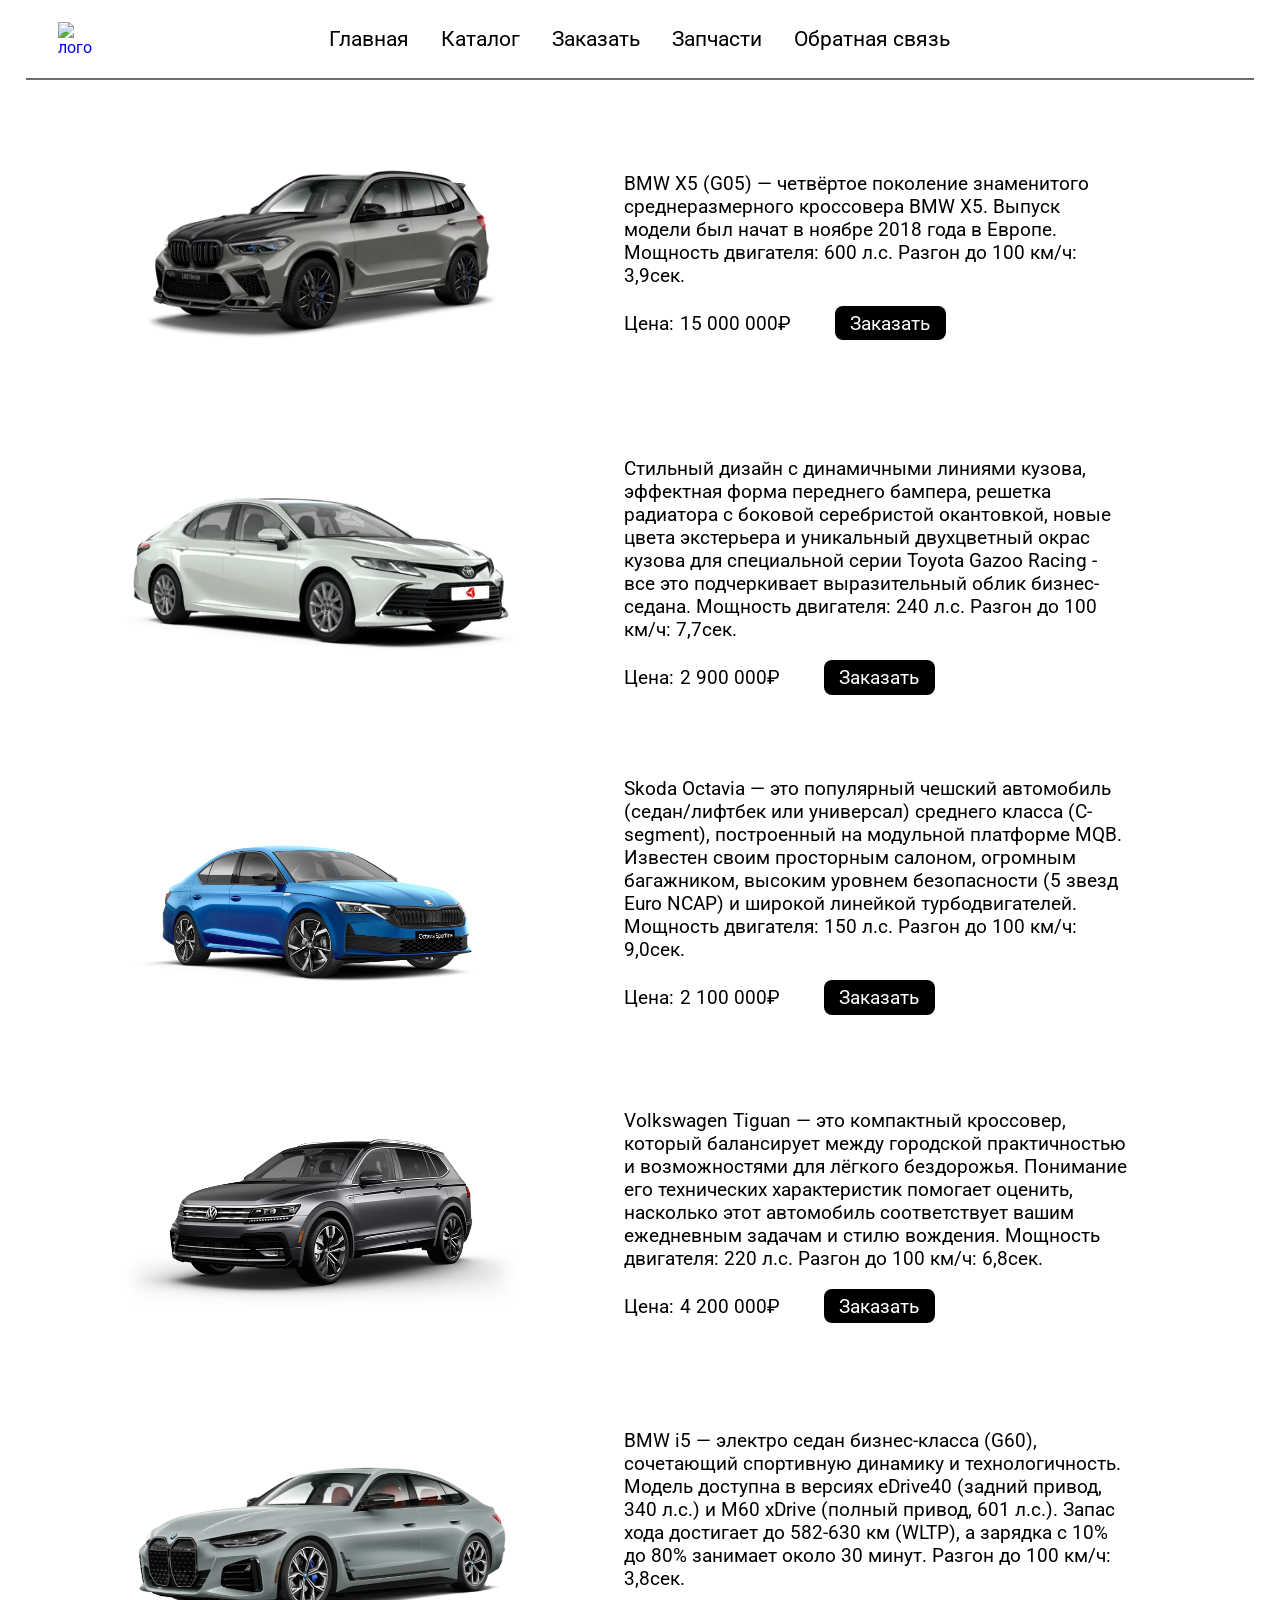
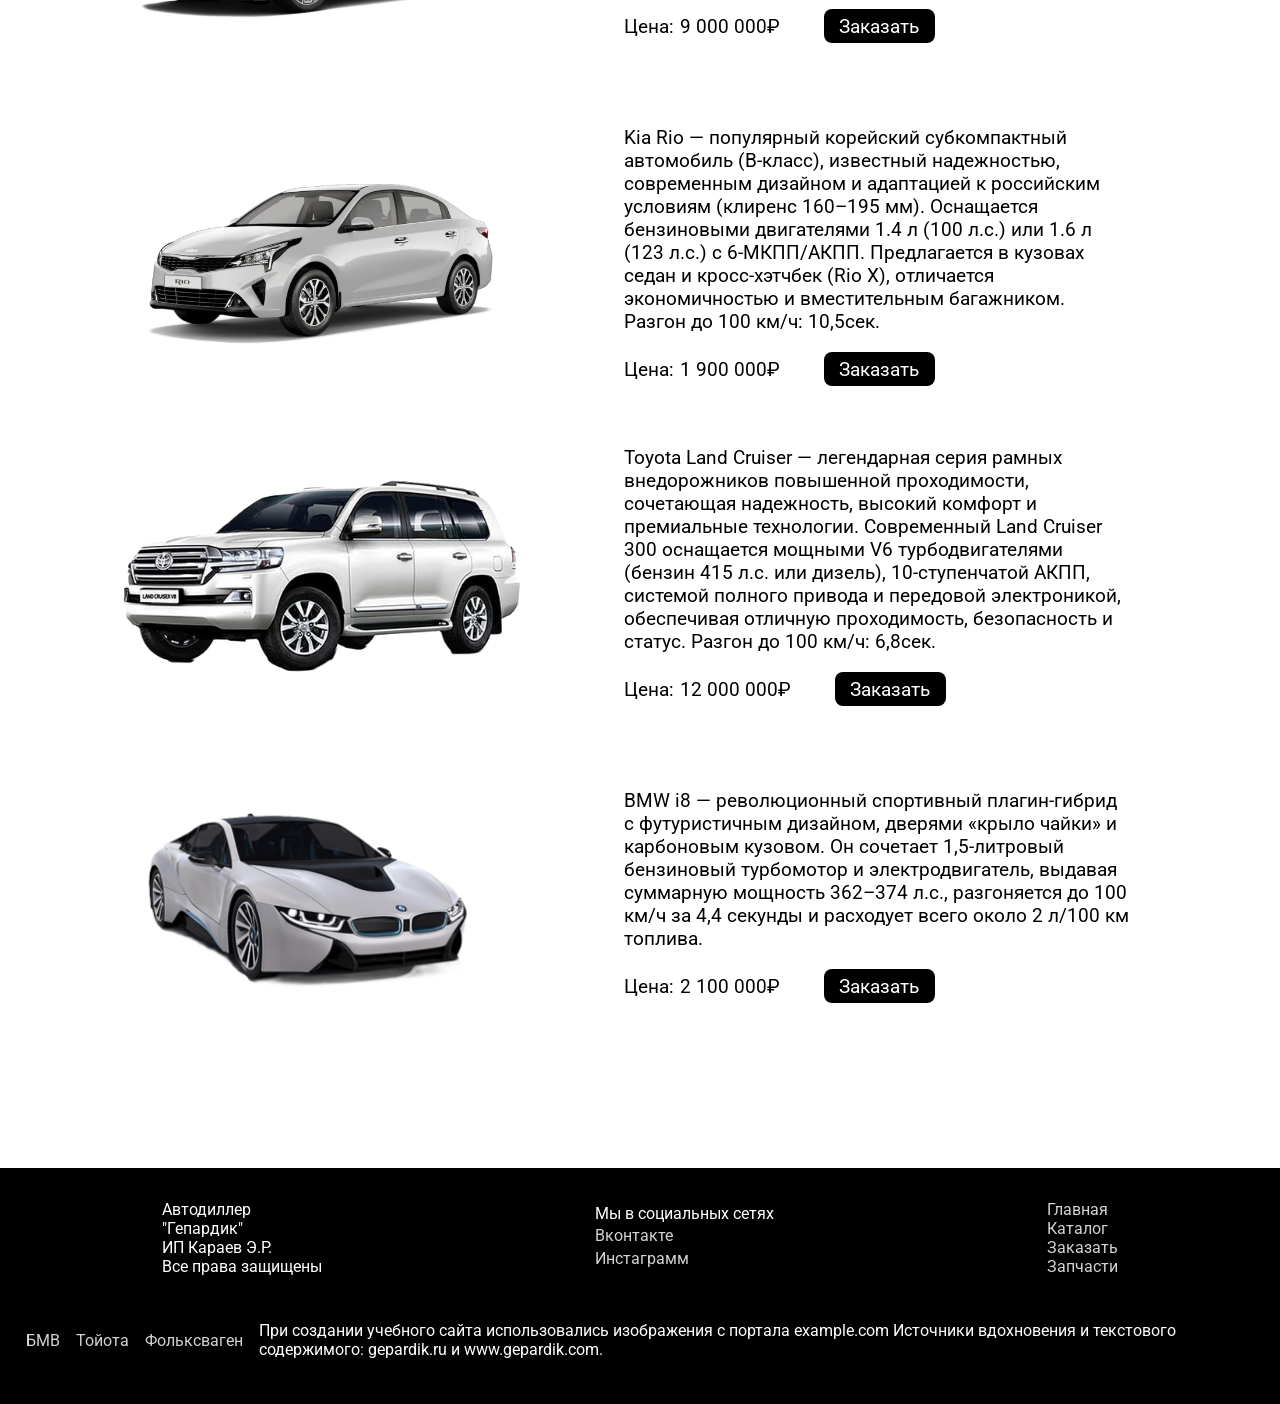
==== cars.html @ 556c8ac6 "initial commit" ====
<!doctype html>
<html lang="en">
  <head>
    <meta charset="UTF-8" />
    <meta name="viewport" content="width=device-width, initial-scale=1.0" />
    <link rel="stylesheet" href="./assets/styles/cars.css" />
    <link rel="stylesheet" href="./assets/styles/header.css">
    <link rel="stylesheet" href="./assets/styles/footer.css">
    <title>Document</title>
  </head>
  <body>
    <!-- шапка -->
    <header>
      <a href="./index.html"
        ><img
          src="https://cdn-icons-png.flaticon.com/512/48/48688.png"
          alt="лого"
      /></a>
      <nav>
        <ul>
          <li><a href="./index.html">Главная</a></li>
          <li><a href="./cars.html">Каталог</a></li>
          <li><a href="./delivery.html">Заказать</a></li>
          <li><a href="./filling.html">Запчасти</a></li>
          <li><a href="./index.html#feedback">Обратная связь</a></li>
        </ul>
      </nav>
    </header>

    <section class="cars">
      <div class="content">
        <!-- блок для вывода информации об одном торте -->
        <div class="car">
          <div class="car__image">
            <img
              class="descript__image"
              src="./assets/images/bmw-x5.webp"
              alt=""
            />
          </div>

          <div class="descript">
            <div class="descript__text">
              BMW X5 (G05) — четвёртое поколение знаменитого среднеразмерного
              кроссовера BMW X5. Выпуск модели был начат в ноябре 2018 года в
              Европе. Мощность двигателя: 600 л.с. Разгон до 100 км/ч: 3,9сек.
            </div>

            <div class="descript__buy-wrap">
              <div class="descripr__filling">Цена:</div>
              <div class="descript__price">15 000 000&#8381;</div>
              <a href="./index.html#feedback">Заказать</a>
            </div>
          </div>
        </div>

        <div class="car">
          <div class="car__image">
            <img
              class="descript__image"
              src="./assets/images/camry.webp"
              alt=""
            />
          </div>

          <div class="descript">
            <div class="descript__text">
              Стильный дизайн с динамичными линиями кузова, эффектная форма
              переднего бампера, решетка радиатора с боковой серебристой
              окантовкой, новые цвета экстерьера и уникальный двухцветный окрас
              кузова для специальной серии Toyota Gazoo Racing - все это
              подчеркивает выразительный облик бизнес-седана. Мощность
              двигателя: 240 л.с. Разгон до 100 км/ч: 7,7сек.
            </div>

            <div class="descript__buy-wrap">
              <div class="descripr__filling">Цена:</div>
              <div class="descript__price">2 900 000&#8381;</div>
              <a href="./index.html#feedback">Заказать</a>
            </div>
          </div>
        </div>

        <div class="car">
          <div class="car__image">
            <img
              class="descript__image"
              src="./assets/images/skoda.webp"
              alt=""
            />
          </div>

          <div class="descript">
            <div class="descript__text">
              Skoda Octavia — это популярный чешский автомобиль (седан/лифтбек
              или универсал) среднего класса (C-segment), построенный на
              модульной платформе MQB. Известен своим просторным салоном,
              огромным багажником, высоким уровнем безопасности (5 звезд Euro
              NCAP) и широкой линейкой турбодвигателей. Мощность двигателя: 150
              л.с. Разгон до 100 км/ч: 9,0сек.
            </div>

            <div class="descript__buy-wrap">
              <div class="descripr__filling">Цена:</div>
              <div class="descript__price">2 100 000&#8381;</div>
              <a href="./index.html#feedback">Заказать</a>
            </div>
          </div>
        </div>

        <div class="car">
          <div class="car__image">
            <img
              class="descript__image"
              src="./assets/images/tiguan.png"
              alt=""
            />
          </div>

          <div class="descript">
            <div class="descript__text">
              Volkswagen Tiguan — это компактный кроссовер, который балансирует
              между городской практичностью и возможностями для лёгкого
              бездорожья. Понимание его технических характеристик помогает
              оценить, насколько этот автомобиль соответствует вашим ежедневным
              задачам и стилю вождения. Мощность двигателя: 220 л.с. Разгон до
              100 км/ч: 6,8сек.
            </div>

            <div class="descript__buy-wrap">
              <div class="descripr__filling">Цена:</div>
              <div class="descript__price">4 200 000&#8381;</div>
              <a href="./index.html#feedback">Заказать</a>
            </div>
          </div>
        </div>

        <div class="car">
          <div class="car__image">
            <img
              class="descript__image"
              src="./assets/images/bmw-i5.png"
              alt=""
            />
          </div>

          <div class="descript">
            <div class="descript__text">
              BMW i5 — электро седан бизнес-класса (G60), сочетающий спортивную
              динамику и технологичность. Модель доступна в версиях eDrive40
              (задний привод, 340 л.с.) и M60 xDrive (полный привод, 601 л.с.).
              Запас хода достигает до 582-630 км (WLTP), а зарядка с 10% до 80%
              занимает около 30 минут. Разгон до 100 км/ч: 3,8сек.
            </div>

            <div class="descript__buy-wrap">
              <div class="descripr__filling">Цена:</div>
              <div class="descript__price">9 000 000&#8381;</div>
              <a href="./index.html#feedback">Заказать</a>
            </div>
          </div>
        </div>

        <div class="car">
          <div class="car__image">
            <img
              class="descript__image"
              src="./assets/images/kia-rio.webp"
              alt=""
            />
          </div>

          <div class="descript">
            <div class="descript__text">
              Kia Rio — популярный корейский субкомпактный автомобиль (B-класс),
              известный надежностью, современным дизайном и адаптацией к
              российским условиям (клиренс 160–195 мм). Оснащается бензиновыми
              двигателями 1.4 л (100 л.с.) или 1.6 л (123 л.с.) с 6-МКПП/АКПП.
              Предлагается в кузовах седан и кросс-хэтчбек (Rio X), отличается
              экономичностью и вместительным багажником. Разгон до 100 км/ч:
              10,5сек.
            </div>

            <div class="descript__buy-wrap">
              <div class="descripr__filling">Цена:</div>
              <div class="descript__price">1 900 000&#8381;</div>
              <a href="./index.html#feedback">Заказать</a>
            </div>
          </div>
        </div>

        <div class="car">
          <div class="car__image">
            <img
              class="descript__image"
              src="./assets/images/land-cruiser.png"
              alt=""
            />
          </div>

          <div class="descript">
            <div class="descript__text">
              Toyota Land Cruiser — легендарная серия рамных внедорожников
              повышенной проходимости, сочетающая надежность, высокий комфорт и
              премиальные технологии. Современный Land Cruiser 300 оснащается
              мощными V6 турбодвигателями (бензин 415 л.с. или дизель),
              10-ступенчатой АКПП, системой полного привода и передовой
              электроникой, обеспечивая отличную проходимость, безопасность и
              статус. Разгон до 100 км/ч: 6,8сек.
            </div>

            <div class="descript__buy-wrap">
              <div class="descripr__filling">Цена:</div>
              <div class="descript__price">12 000 000&#8381;</div>
              <a href="./index.html#feedback">Заказать</a>
            </div>
          </div>
        </div>

        <div class="car">
          <div class="car__image">
            <img
              class="descript__image"
              src="./assets/images/bmw-i8.png"
              alt=""
            />
          </div>

          <div class="descript">
            <div class="descript__text">
              BMW i8 — революционный спортивный плагин-гибрид с футуристичным
              дизайном, дверями «крыло чайки» и карбоновым кузовом. Он сочетает
              1,5-литровый бензиновый турбомотор и электродвигатель, выдавая
              суммарную мощность 362–374 л.с., разгоняется до 100 км/ч за 4,4
              секунды и расходует всего около 2 л/100 км топлива.
            </div>

            <div class="descript__buy-wrap">
              <div class="descripr__filling">Цена:</div>
              <div class="descript__price">2 100 000&#8381;</div>
              <a href="./index.html#feedback">Заказать</a>
            </div>
          </div>
        </div>
        <!-- конец блока -->
      </div>
    </section>

    <!-- Подвал сайта с контактной информацией -->
    <footer class="footer">
      <div class="content">
        <div class="footer__main">
          <div class="footer__info">
            <p>
              Автодиллер <br />
              "Гепардик"
            </p>
            <p>ИП Караев Э.Р.</p>
            <p>Все права защищены</p>
          </div>
          <div class="footer__social">
            <p>Мы в социальных сетях</p>
            <ul>
              <li><a href="https://vk.com">Вконтакте</a></li>
              <li><a href="https://instagram.com">Инстаграмм</a></li>
            </ul>
          </div>
          <div class="footer__menu">
            <nav>
              <ul>
                <li><a href="./index.html">Главная</a></li>
                <li><a href="./cars.html">Каталог</a></li>
                <li><a href="./delivery.html">Заказать</a></li>
                <li><a href="./filling.html">Запчасти</a></li>
              </ul>
            </nav>
          </div>
        </div>
        <div class="footer__add">
          <a href="https://bmw.com">БМВ</a>
          <a href="https://toyota.com">Тойота</a>
          <a href="https://vw.com">Фольксваген</a> При создании учебного сайта
          использовались изображения с портала example.com Источники вдохновения
          и текстового содержимого: gepardik.ru и www.gepardik.com.
        </div>
      </div>
    </footer>
  </body>
</html>
---- assets/styles/cars.css ----
@import url("https://fonts.googleapis.com/css2?family=Roboto:ital,wght@0,100..900;1,100..900&display=swap");
* {
  padding: 0;
  margin: 0;
  box-sizing: border-box;
  text-decoration: none;
}

ul, ol {
  list-style: none;
}

input, button {
  font-family: "Roboto", sans-serif;
}

body {
  font-family: "Roboto", sans-serif;
}

.content {
  width: 96%;
  margin: auto;
  position: relative;
  display: block;
}

.cars {
  width: 100%;
  margin-bottom: 8em;
}
.cars .car {
  display: flex;
  flex-direction: row;
  align-items: center;
  justify-content: space-between;
  width: 85%;
  height: 18em;
  margin: auto;
  margin-bottom: 2em;
  border-radius: 24px;
  padding-right: 2em;
}
.cars .car:hover {
  background: #cecece;
}
.cars .car__image {
  width: 40%;
  overflow: hidden;
}
.cars .car__image img {
  width: 100%;
}
.cars .car .descript {
  width: 50%;
}
.cars .car .descript__text {
  font-size: 1.2em;
  margin-bottom: 1em;
}
.cars .car .descript__buy-wrap {
  display: flex;
  flex-direction: row;
  align-items: center;
  gap: 0.3em;
  font-size: 1.2em;
}
.cars .car .descript__buy-wrap a {
  color: #fff;
  background: #000;
  padding: 0.3em 0.8em;
  border-radius: 8px;
  margin-left: 2em;
}

/*# sourceMappingURL=cars.css.map */
---- assets/styles/header.css ----
header {
  display: flex;
  flex-direction: row;
  align-items: center;
  justify-content: center;
  width: 96%;
  height: 5rem;
  margin: auto;
  margin-bottom: 2em;
  position: relative;
  border-bottom: 2px solid #6c6c6c;
}
header > a {
  width: 3rem;
  position: absolute;
  left: 2rem;
}
header > a img {
  width: 100%;
}
header ul {
  display: flex;
  flex-direction: row;
  align-items: center;
  gap: 2rem;
}
header ul a {
  color: #000;
  font-size: 1.3rem;
}

/*# sourceMappingURL=header.css.map */
---- assets/styles/footer.css ----
.footer {
  width: 100%;
  background: #000;
  color: #fff;
  padding: 2em 0;
}
.footer__main {
  display: flex;
  flex-direction: row;
  align-items: center;
  justify-content: space-around;
  width: 100%;
  margin-bottom: 2em;
}
.footer a {
  color: #d3d3d3;
  text-decoration: none;
}
.footer a:hover {
  color: #fff;
}
.footer__social p {
  margin-bottom: 3px;
}
.footer__social ul li {
  display: flex;
  flex-direction: row;
  align-items: center;
  gap: 0.3em;
  margin-bottom: 4px;
}
.footer__social ul li img {
  width: 20px;
}
.footer__menu nav {
  display: flex;
  flex-direction: row;
  align-items: center;
  gap: 2rem;
}
.footer__add {
  display: flex;
  flex-direction: row;
  align-items: center;
  justify-content: center;
  gap: 1em;
  width: 100%;
  height: 4em;
  color: #fff;
}

/*# sourceMappingURL=footer.css.map */
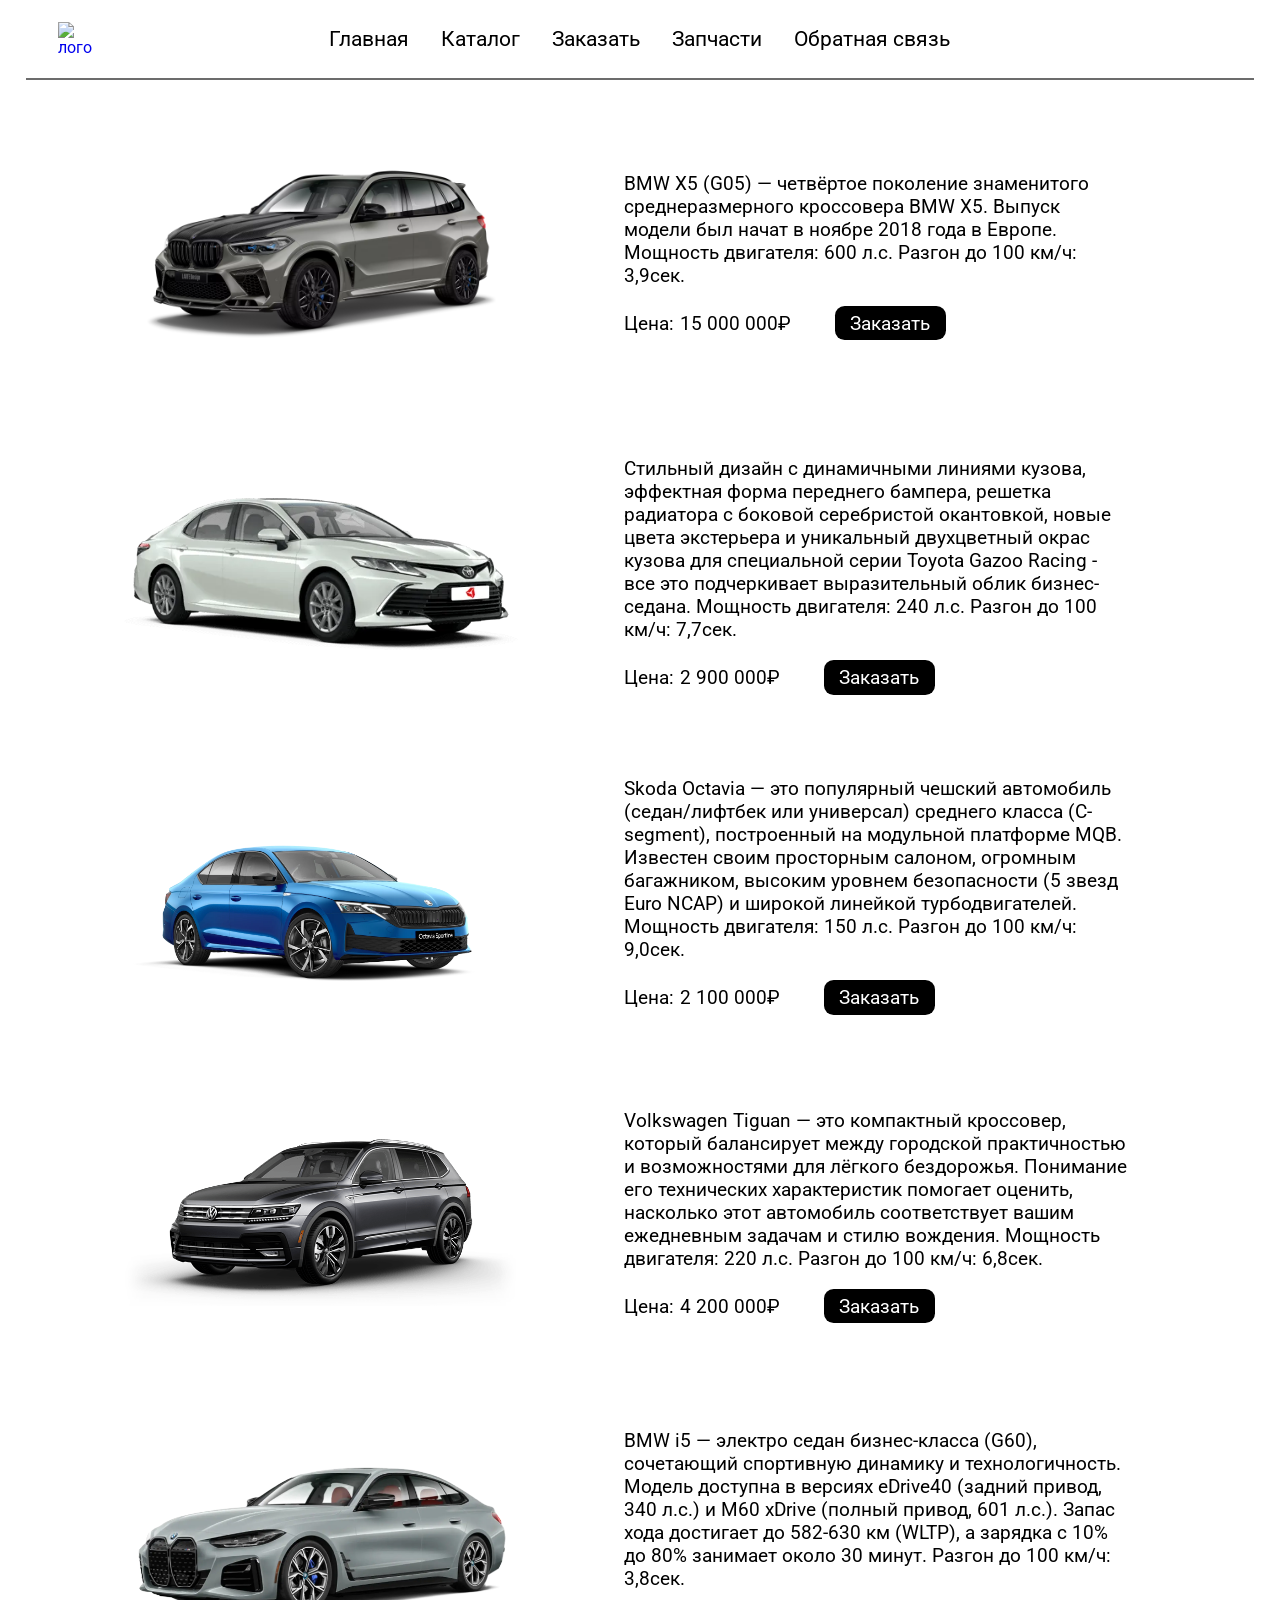
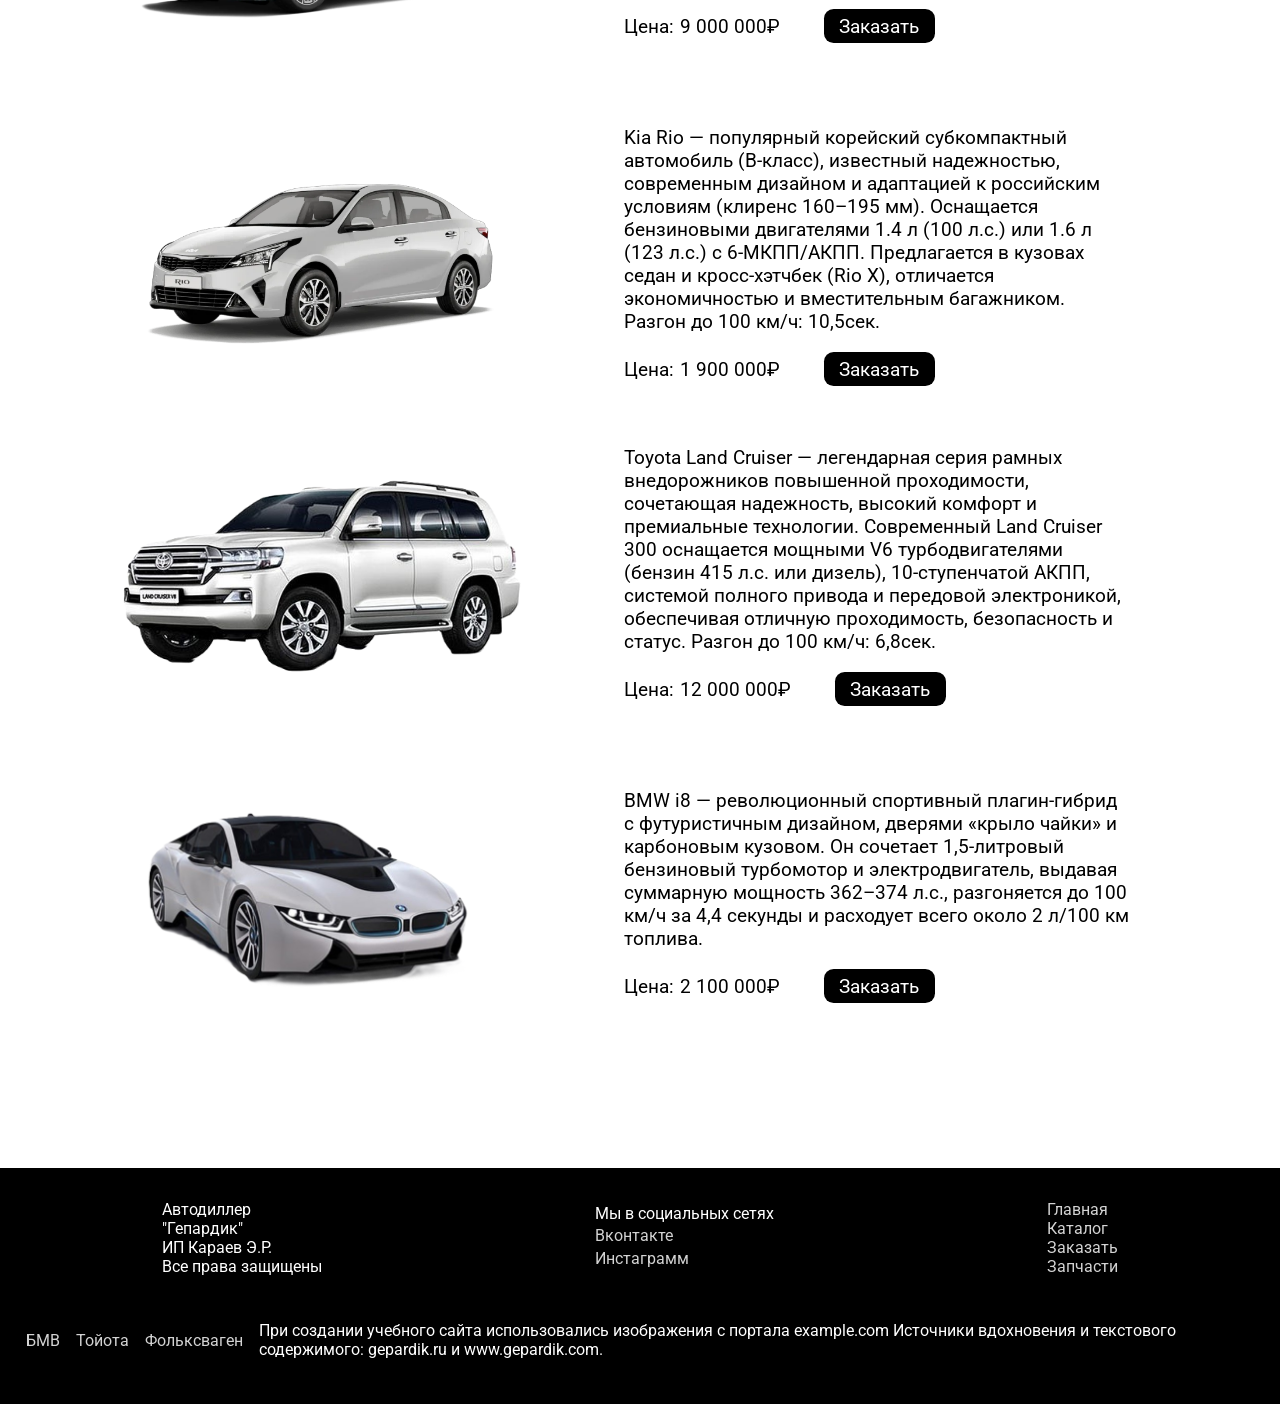
==== commit 05c75daa: "practice 7 (add adaptive)" ====
--- a/cars.html
+++ b/cars.html
@@ -6,16 +6,17 @@
     <link rel="stylesheet" href="./assets/styles/cars.css" />
     <link rel="stylesheet" href="./assets/styles/header.css">
     <link rel="stylesheet" href="./assets/styles/footer.css">
-    <title>Document</title>
+    <title>Cars</title>
   </head>
   <body>
     <!-- шапка -->
     <header>
-      <a href="./index.html"
-        ><img
+      <a href="./index.html">
+        <img
           src="https://cdn-icons-png.flaticon.com/512/48/48688.png"
           alt="лого"
-      /></a>
+        />
+      </a>
       <nav>
         <ul>
           <li><a href="./index.html">Главная</a></li>
--- a/assets/styles/cars.css
+++ b/assets/styles/cars.css
@@ -69,8 +69,17 @@
   color: #fff;
   background: #000;
   padding: 0.3em 0.8em;
-  border-radius: 8px;
+  border-radius: 0.5em;
   margin-left: 2em;
 }
 
-/*# sourceMappingURL=cars.css.map */
+@media (max-width: 850px) {
+  .cars {
+    font-size: 10px;
+  }
+}
+@media (max-width: 540px) {
+  .cars {
+    font-size: 6px;
+  }
+}/*# sourceMappingURL=cars.css.map */
--- a/assets/styles/header.css
+++ b/assets/styles/header.css
@@ -9,11 +9,12 @@
   margin-bottom: 2em;
   position: relative;
   border-bottom: 2px solid #6c6c6c;
+  font-size: 16px;
 }
 header > a {
-  width: 3rem;
+  width: 3em;
   position: absolute;
-  left: 2rem;
+  left: 2em;
 }
 header > a img {
   width: 100%;
@@ -22,11 +23,28 @@
   display: flex;
   flex-direction: row;
   align-items: center;
-  gap: 2rem;
+  gap: 2em;
 }
 header ul a {
   color: #000;
-  font-size: 1.3rem;
+  font-size: 1.3em;
 }
 
-/*# sourceMappingURL=header.css.map */
+@media (max-width: 850px) {
+  header {
+    justify-content: flex-end;
+    font-size: 14px;
+  }
+}
+@media (max-width: 650px) {
+  header {
+    justify-content: flex-end;
+    font-size: 10px;
+  }
+}
+@media (max-width: 450px) {
+  header {
+    justify-content: flex-end;
+    font-size: 8px;
+  }
+}/*# sourceMappingURL=header.css.map */
--- a/assets/styles/footer.css
+++ b/assets/styles/footer.css
@@ -49,4 +49,8 @@
   color: #fff;
 }
 
-/*# sourceMappingURL=footer.css.map */
+@media (max-width: 600px) {
+  .footer {
+    font-size: 12px;
+  }
+}/*# sourceMappingURL=footer.css.map */
